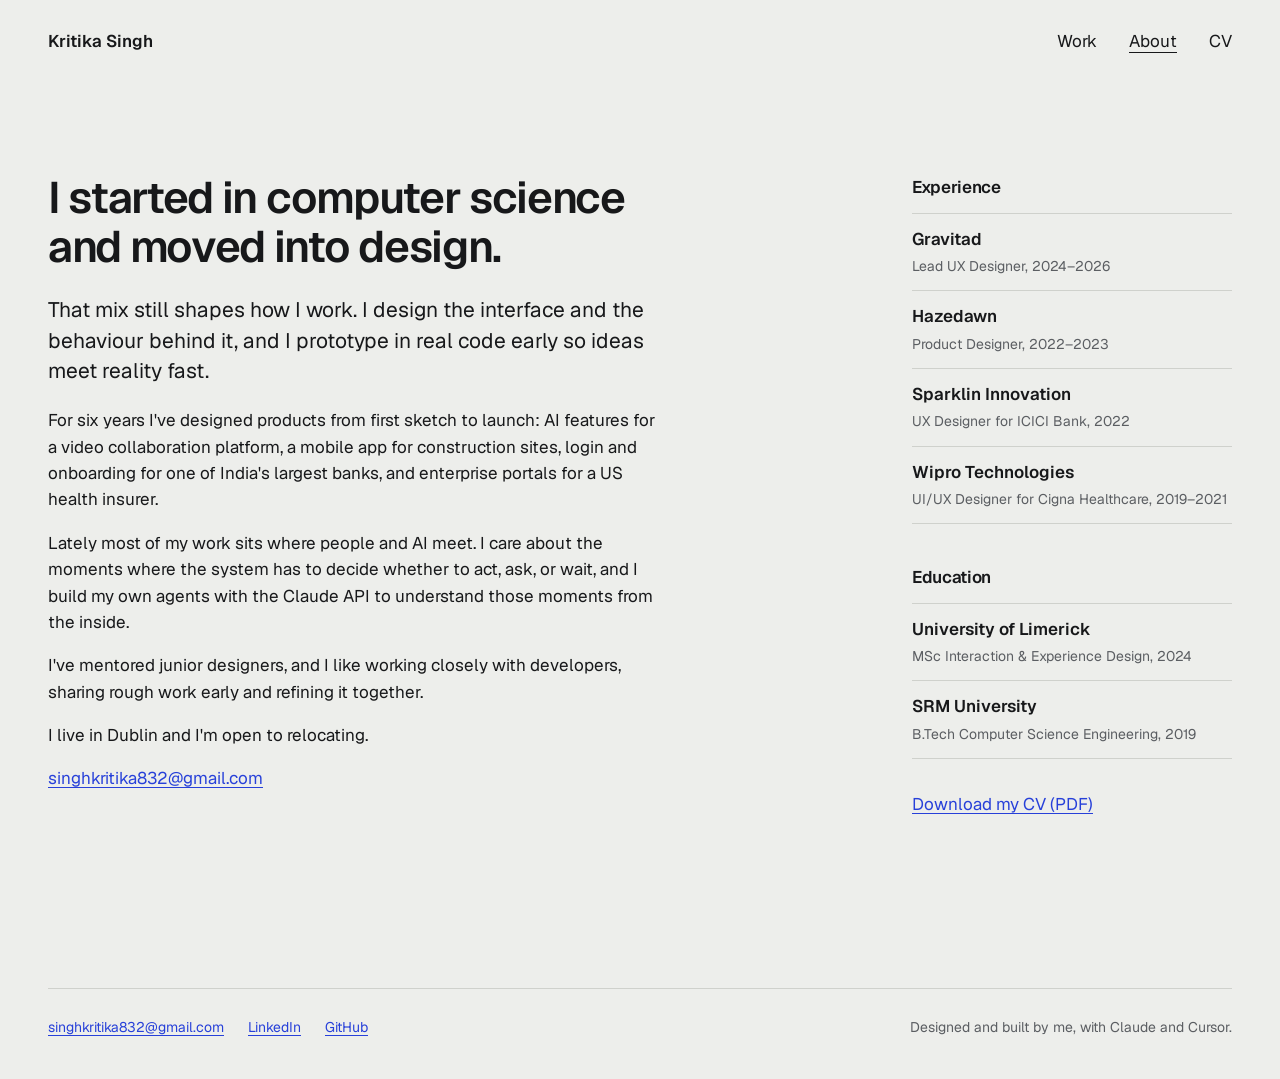
==== site/about.html @ ae80d080 "Portfolio site: homepage, Proofroom case study, About Co-Authored-By: Claude Opus 5.5 <noreply@anthr" ====
<!doctype html>
<html lang="en">
<head>
  <meta charset="utf-8">
  <meta name="viewport" content="width=device-width, initial-scale=1">
  <title>About — Kritika Singh</title>
  <meta name="description" content="Kritika Singh is a product designer in Dublin with a Computer Science background and six years of product design experience.">
  <link rel="icon" href="favicon.svg" type="image/svg+xml">
  <link rel="preload" href="fonts/Geist-Variable.woff2" as="font" type="font/woff2" crossorigin>
  <link rel="stylesheet" href="styles.css">
</head>
<body>
  <div class="wrap">
    <header class="site-head">
      <a class="name" href="/">Kritika Singh</a>
      <nav aria-label="Main">
        <a href="/">Work</a>
        <a href="about.html" aria-current="page">About</a>
        <a href="kritika-singh-cv.pdf">CV</a>
      </nav>
    </header>

    <main class="about">
      <div class="prose">
        <h1>I started in computer science and moved into design.</h1>
        <p class="lede">That mix still shapes how I work. I design the interface and the behaviour behind it, and I prototype in real code early so ideas meet reality fast.</p>
        <p>For six years I've designed products from first sketch to launch: AI features for a video collaboration platform, a mobile app for construction sites, login and onboarding for one of India's largest banks, and enterprise portals for a US health insurer.</p>
        <p>Lately most of my work sits where people and AI meet. I care about the moments where the system has to decide whether to act, ask, or wait, and I build my own agents with the Claude API to understand those moments from the inside.</p>
        <p>I've mentored junior designers, and I like working closely with developers, sharing rough work early and refining it together.</p>
        <p>I live in Dublin and I'm open to relocating.</p>
        <p><a href="mailto:singhkritika832@gmail.com">singhkritika832@gmail.com</a></p>
      </div>

      <div>
        <section class="aside" aria-labelledby="exp">
          <h2 id="exp">Experience</h2>
          <ul class="cv">
            <li><span class="org">Gravitad</span><span class="role">Lead UX Designer, 2024–2026</span></li>
            <li><span class="org">Hazedawn</span><span class="role">Product Designer, 2022–2023</span></li>
            <li><span class="org">Sparklin Innovation</span><span class="role">UX Designer for ICICI Bank, 2022</span></li>
            <li><span class="org">Wipro Technologies</span><span class="role">UI/UX Designer for Cigna Healthcare, 2019–2021</span></li>
          </ul>
        </section>
        <section class="aside" aria-labelledby="edu">
          <h2 id="edu">Education</h2>
          <ul class="cv">
            <li><span class="org">University of Limerick</span><span class="role">MSc Interaction &amp; Experience Design, 2024</span></li>
            <li><span class="org">SRM University</span><span class="role">B.Tech Computer Science Engineering, 2019</span></li>
          </ul>
        </section>
        <p style="margin-top:2rem"><a href="kritika-singh-cv.pdf">Download my CV (PDF)</a></p>
      </div>
    </main>

    <footer class="site-foot">
      <ul>
        <li><a href="mailto:singhkritika832@gmail.com">singhkritika832@gmail.com</a></li>
        <li><a href="https://www.linkedin.com/in/kritikasinghdesigner">LinkedIn</a></li>
        <li><a href="https://github.com/kritikacsingh-ai">GitHub</a></li>
      </ul>
      <p>Designed and built by me, with Claude and Cursor.</p>
    </footer>
  </div>
</body>
</html>
---- site/styles.css ----
/* Kritika Singh — portfolio
   One family (Geist), one accent (cobalt, links and focus only).
   The work carries the colour; the page stays quiet around it. */

@font-face {
  font-family: "Geist";
  src: url("fonts/Geist-Variable.woff2") format("woff2");
  font-weight: 100 900;
  font-style: normal;
  font-display: swap;
}

:root {
  --paper: #EDEEEB;
  --ink: #17181A;
  --muted: #5B5E62;
  --rule: #CFD1CC;
  --plate: #E2E3DF;
  --accent: #2740D9;

  --measure: 38rem;
  --wide: 76rem;
  --gutter: clamp(16px, 4vw, 48px);

  --step--1: 0.875rem;
  --step-0: 1.0625rem;
  --step-1: 1.3125rem;
  --step-2: 1.75rem;
  --step-3: clamp(2rem, 4.2vw, 2.75rem);
  --step-4: clamp(2.5rem, 7vw, 5rem);
}

*, *::before, *::after { box-sizing: border-box; }
html { -webkit-text-size-adjust: 100%; }
body {
  margin: 0;
  background: var(--paper);
  color: var(--ink);
  font-family: "Geist", "Geist Fallback", system-ui, -apple-system, "Segoe UI", sans-serif;
  font-size: var(--step-0);
  line-height: 1.55;
  font-feature-settings: "ss01";
  -webkit-font-smoothing: antialiased;
}
img { display: block; max-width: 100%; height: auto; }
a { color: var(--accent); text-decoration-thickness: 1px; text-underline-offset: 0.18em; }
a:hover { text-decoration-thickness: 2px; }
:focus-visible { outline: 2px solid var(--accent); outline-offset: 3px; border-radius: 2px; }
p { margin: 0 0 1em; }
h1, h2, h3 { margin: 0; font-weight: 600; letter-spacing: -0.02em; }

.wrap { width: min(var(--wide), 100% - 2 * var(--gutter)); margin-inline: auto; }
.prose { max-width: var(--measure); }

/* Header */
.site-head {
  display: flex; justify-content: space-between; align-items: baseline; gap: 1rem;
  padding-block: 28px 0;
}
.site-head .name { color: var(--ink); text-decoration: none; font-weight: 600; }
.site-head nav { display: flex; gap: clamp(14px, 3vw, 32px); }
.site-head nav a { color: var(--ink); text-decoration: none; }
.site-head nav a[aria-current="page"] { text-decoration: underline; text-underline-offset: 0.3em; }
.site-head nav a:hover { color: var(--accent); }

/* Home intro */
.intro { padding-block: clamp(64px, 12vw, 152px) clamp(40px, 6vw, 72px); }
.intro h1 {
  font-size: var(--step-4); line-height: 1.02; letter-spacing: -0.035em; font-weight: 600;
  max-width: 15ch;
}
.intro p { margin-top: 1.75rem; color: var(--muted); font-size: var(--step-1); line-height: 1.45; max-width: 34ch; }

/* Featured project */
.feature { display: block; color: inherit; text-decoration: none; }
.feature .shot { border-radius: 10px; overflow: hidden; background: var(--plate); }
.feature .shot img { transition: transform .6s cubic-bezier(.2,.7,.2,1); }
.feature:hover .shot img { transform: scale(1.012); }
.feature-meta {
  display: grid; grid-template-columns: 1fr auto; gap: .25rem 2rem; align-items: baseline;
  padding-block: 20px 0;
}
.feature-meta h2 { font-size: var(--step-2); }
.feature:hover h2 { color: var(--accent); }
.feature-meta .kind { color: var(--muted); }
.feature-meta p { grid-column: 1 / -1; color: var(--muted); max-width: 52ch; margin: 0; }

/* Project list */
.section { padding-block: clamp(72px, 10vw, 128px) 0; }
.section > h2 { font-size: var(--step-1); margin-bottom: 20px; }
.rows { list-style: none; margin: 0; padding: 0; border-top: 1px solid var(--rule); }
.rows li {
  display: grid; grid-template-columns: minmax(9rem, 14rem) 1fr auto; gap: 1rem 2rem;
  padding-block: 20px; border-bottom: 1px solid var(--rule); align-items: baseline;
}
.rows .title { font-weight: 600; }
.rows .desc { color: var(--muted); }
.rows .when { color: var(--muted); font-variant-numeric: tabular-nums; white-space: nowrap; }
@media (max-width: 640px) {
  .rows li { grid-template-columns: 1fr auto; }
  .rows .desc { grid-column: 1 / -1; grid-row: 2; }
}

/* Case study */
.cs-head { padding-block: clamp(56px, 10vw, 120px) 0; }
.cs-head .project { color: var(--muted); margin-bottom: 1rem; }
.cs-head h1 { font-size: var(--step-3); line-height: 1.1; letter-spacing: -0.03em; max-width: 22ch; }
.facts {
  display: grid; grid-template-columns: repeat(4, minmax(0, 1fr)); gap: 1.25rem 2rem;
  margin: clamp(40px, 6vw, 64px) 0 0; padding: 24px 0 0; border-top: 1px solid var(--rule);
}
.facts div { min-width: 0; }
.facts dt { color: var(--muted); font-size: var(--step--1); }
.facts dd { margin: .2rem 0 0; }
@media (max-width: 760px) { .facts { grid-template-columns: repeat(2, minmax(0, 1fr)); } }

.story {
  display: grid; grid-template-columns: repeat(2, minmax(0, 1fr)); gap: 2rem clamp(32px, 6vw, 96px);
  padding-block: clamp(40px, 6vw, 64px) 0;
}
.story h2 { font-size: var(--step-0); margin-bottom: .5rem; }
.story p { color: var(--ink); }
@media (max-width: 760px) { .story { grid-template-columns: 1fr; } }

.note {
  margin-top: 8px; padding: 16px 20px; border-left: 2px solid var(--ink);
  background: var(--plate); color: var(--ink); max-width: 46rem; font-size: var(--step--1); line-height: 1.5;
}
.note p { margin: 0; }

figure { margin: 0; }
.plate { border-radius: 10px; overflow: hidden; background: var(--plate); }
.fig { padding-block: clamp(48px, 7vw, 88px) 0; }
figcaption { color: var(--muted); font-size: var(--step--1); margin-top: 12px; max-width: 60ch; }

.chapter { padding-block: clamp(80px, 11vw, 144px) 0; }
.chapter > h2 { font-size: var(--step-2); max-width: 24ch; }
.chapter > .prose { margin-top: 1rem; }

/* Behaviour grid: confidence × who it affects */
.behaviour { margin-top: clamp(32px, 5vw, 48px); }
.matrix {
  display: grid; grid-template-columns: auto 1fr 1fr; grid-template-rows: auto 1fr 1fr;
  gap: 8px; max-width: 56rem;
}
.matrix .axis { color: var(--muted); font-size: var(--step--1); }
.matrix .axis-x { align-self: end; padding: 0 4px 4px; }
.matrix .axis-y {
  writing-mode: vertical-rl; transform: rotate(180deg); text-align: center; padding: 4px;
}
.cell {
  background: #fff; border-radius: 8px; padding: 20px 20px 22px; min-height: 9.5rem;
  display: flex; flex-direction: column; gap: .4rem;
}
.cell h3 { font-size: var(--step-0); font-weight: 600; letter-spacing: -0.01em; }
.cell p { margin: 0; color: var(--muted); font-size: var(--step--1); line-height: 1.5; }
.cell .eg { margin-top: auto; padding-top: .6rem; color: var(--ink); font-size: var(--step--1); }
/* The "asks you" cell borrows Proofroom's own uncertain treatment: dashed teal */
.cell.ask { background: #F2F8F6; outline: 1.5px dashed #2F8F7E; outline-offset: -1.5px; }
@media (max-width: 640px) {
  .matrix { grid-template-columns: 1fr; grid-template-rows: none; }
  .matrix .axis-x, .matrix .axis-y, .matrix .corner { display: none; }
  .cell[data-q]::before {
    content: attr(data-q); color: var(--muted); font-size: var(--step--1);
  }
}

.strip { display: grid; grid-template-columns: repeat(3, minmax(0, 1fr)); gap: 12px; }
.strip figure .plate { background: #171614; }
.strip figcaption { margin-top: 10px; }
.strip .step { color: var(--ink); font-weight: 600; margin-right: .35em; }
@media (max-width: 760px) { .strip { grid-template-columns: 1fr; max-width: 26rem; } }

.pair { display: grid; grid-template-columns: repeat(2, minmax(0, 1fr)); gap: clamp(16px, 4vw, 48px); }
.pair .plate { background: #171614; }
.phones {
  display: grid; grid-template-columns: repeat(2, minmax(0, 20rem)); gap: clamp(16px, 4vw, 56px);
  justify-content: center; background: var(--plate); border-radius: 10px;
  padding: clamp(24px, 6vw, 72px) clamp(16px, 4vw, 56px);
}
.phones img { border-radius: 28px; box-shadow: 0 0 0 1px rgba(0,0,0,.08); }
@media (max-width: 760px) { .pair { grid-template-columns: 1fr; } }

.detail { display: grid; gap: 12px; }
.detail .plate { background: #171614; }

/* Next / footer */
.next {
  margin-top: clamp(96px, 12vw, 160px); padding-top: 24px; border-top: 1px solid var(--rule);
  display: flex; justify-content: space-between; gap: 1rem; flex-wrap: wrap;
}
.site-foot {
  margin-top: clamp(96px, 12vw, 160px); padding-block: 28px 40px; border-top: 1px solid var(--rule);
  display: flex; justify-content: space-between; gap: 1rem 2rem; flex-wrap: wrap; color: var(--muted);
  font-size: var(--step--1);
}
.site-foot ul { list-style: none; margin: 0; padding: 0; display: flex; gap: 1.5rem; flex-wrap: wrap; }
.site-foot p { margin: 0; }

/* About */
.about { display: grid; grid-template-columns: minmax(0, 1fr) minmax(0, 20rem); gap: 3rem clamp(32px, 8vw, 120px); padding-block: clamp(56px, 10vw, 120px) 0; }
.about h1 { font-size: var(--step-3); line-height: 1.1; letter-spacing: -0.03em; margin-bottom: 1.5rem; max-width: 20ch; }
.about .lede { font-size: var(--step-1); line-height: 1.45; }
.cv { list-style: none; margin: 0; padding: 0; }
.cv li { padding-block: 12px; border-bottom: 1px solid var(--rule); }
.cv li:first-child { border-top: 1px solid var(--rule); }
.cv .org { font-weight: 600; display: block; }
.cv .role { color: var(--muted); font-size: var(--step--1); }
.aside h2 { font-size: var(--step-0); margin-bottom: .75rem; }
.aside + .aside { margin-top: 2.5rem; }
@media (max-width: 820px) { .about { grid-template-columns: 1fr; } }

@media (prefers-reduced-motion: reduce) {
  * { transition: none !important; }
}
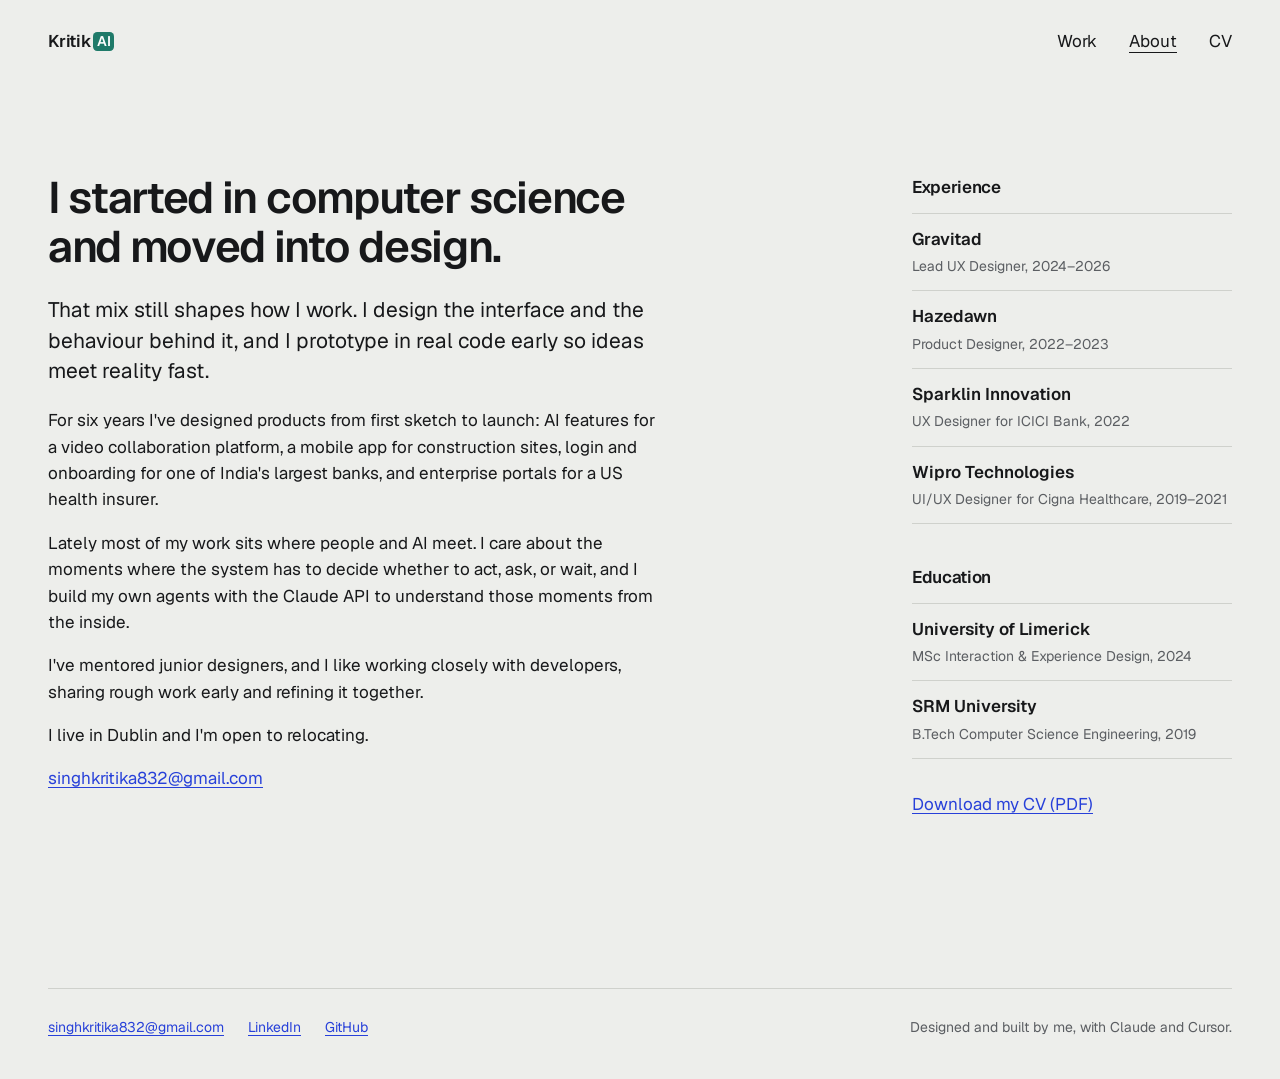
==== commit 1de8afa4: "Wordmark: KritikAI Co-Authored-By: Claude Opus 5.5 <noreply@anthropic.com> Claude-Session: https://c" ====
--- a/site/about.html
+++ b/site/about.html
@@ -12,7 +12,7 @@
 <body>
   <div class="wrap">
     <header class="site-head">
-      <a class="name" href="/">Kritika Singh</a>
+      <a class="name" href="/" aria-label="Kritika Singh, home">Kritik<span class="name-ai">AI</span></a>
       <nav aria-label="Main">
         <a href="/">Work</a>
         <a href="about.html" aria-current="page">About</a>
--- a/site/styles.css
+++ b/site/styles.css
@@ -72,18 +72,31 @@
 .intro p { margin-top: 1.75rem; color: var(--muted); font-size: var(--step-1); line-height: 1.45; max-width: 34ch; }
 
 /* Featured project */
-.feature { display: block; color: inherit; text-decoration: none; }
+.feature { display: flex; flex-direction: column; color: inherit; text-decoration: none; }
 .feature .shot { border-radius: 10px; overflow: hidden; background: var(--plate); }
 .feature .shot img { transition: transform .6s cubic-bezier(.2,.7,.2,1); }
 .feature:hover .shot img { transform: scale(1.012); }
+.feature-next { margin-top: clamp(64px, 9vw, 112px); }
+@media (max-width: 760px) {
+  .feature .shot.phones.three { grid-template-columns: repeat(3, minmax(0, 1fr)); gap: 10px; padding: 20px 14px; }
+  .feature .shot.phones img { border-radius: 12px; }
+}
+.feature .shot.phones img { transition: transform .6s cubic-bezier(.2,.7,.2,1); }
+/* Name and summary sit above the picture */
 .feature-meta {
-  display: grid; grid-template-columns: 1fr auto; gap: .25rem 2rem; align-items: baseline;
-  padding-block: 20px 0;
+  order: -1;
+  display: grid; grid-template-columns: 1fr auto; gap: .5rem 2rem; align-items: center;
+  padding-block: 0 20px;
 }
 .feature-meta h2 { font-size: var(--step-2); }
 .feature:hover h2 { color: var(--accent); }
-.feature-meta .kind { color: var(--muted); }
-.feature-meta p { grid-column: 1 / -1; color: var(--muted); max-width: 52ch; margin: 0; }
+.feature-meta .tags { justify-self: end; display: flex; gap: 6px; flex-wrap: wrap; justify-content: flex-end; }
+.feature-meta .kind {
+  white-space: nowrap;
+  padding: 5px 14px; border: 1px solid var(--ink); border-radius: 999px;
+  font-size: var(--step--1); line-height: 1.2; color: var(--ink);
+}
+.feature-meta p { grid-column: 1 / -1; color: var(--muted); margin: 0; }
 
 /* Project list */
 .section { padding-block: clamp(72px, 10vw, 128px) 0; }
@@ -165,10 +178,59 @@
   }
 }
 
+/* Hazedawn: site conditions and the design answer to each */
+.conditions {
+  display: grid; grid-template-columns: repeat(3, minmax(0, 1fr)); gap: 8px;
+  margin-top: clamp(32px, 5vw, 48px);
+}
+.conditions .cell { min-height: 0; }
+.conditions .cost { color: var(--muted); font-size: var(--step--1); line-height: 1.5; margin: 0; }
+.conditions .answer {
+  margin-top: auto; padding-top: 14px; border-top: 1px solid var(--rule);
+  font-size: var(--step--1); line-height: 1.5; color: var(--ink);
+}
+@media (max-width: 760px) { .conditions { grid-template-columns: 1fr; } }
+
+.reframe {
+  margin-top: clamp(40px, 6vw, 64px); max-width: 46rem;
+  font-size: var(--step-1); line-height: 1.45; letter-spacing: -0.01em;
+}
+.reframe s { color: var(--muted); text-decoration-thickness: 1px; }
+
+.stats {
+  display: grid; grid-template-columns: repeat(4, minmax(0, 1fr)); gap: 1.5rem 2rem;
+  margin: clamp(32px, 5vw, 48px) 0 0; padding-top: 24px; border-top: 1px solid var(--rule);
+}
+.stats div { min-width: 0; }
+.stats dt { font-size: var(--step-2); font-weight: 600; letter-spacing: -0.02em; line-height: 1.1; }
+.stats dd { margin: .4rem 0 0; color: var(--muted); font-size: var(--step--1); line-height: 1.45; }
+@media (max-width: 760px) { .stats { grid-template-columns: repeat(2, minmax(0, 1fr)); } }
+
+.phones.three { grid-template-columns: repeat(3, minmax(0, 17rem)); }
+.phones figure figcaption { text-align: left; }
+@media (max-width: 760px) { .phones.three { grid-template-columns: minmax(0, 18rem); } }
+
+/* ICICI: login paths before and after */
+.paths { display: grid; grid-template-columns: repeat(2, minmax(0, 1fr)); gap: 8px; margin-top: clamp(32px, 5vw, 48px); }
+.paths .cell { min-height: 0; gap: .75rem; }
+.paths .label { color: var(--muted); font-size: var(--step--1); }
+.route { list-style: none; margin: 0; padding: 0; display: grid; gap: 6px; }
+.route li {
+  display: flex; align-items: baseline; gap: .6rem; padding: 10px 12px; border-radius: 6px;
+  background: var(--paper); font-size: var(--step--1); line-height: 1.4;
+}
+.route li::before { content: "↓"; color: var(--muted); flex: none; }
+.route li:first-child::before { content: "→"; }
+.route li.dead { background: #F6E9E6; color: #8A2A1B; }
+.route li.dead::before { content: "✕"; color: #8A2A1B; }
+.route li.ok { background: #E7F1EC; color: #1F5B43; }
+.route li.ok::before { content: "✓"; color: #1F5B43; }
+@media (max-width: 760px) { .paths { grid-template-columns: 1fr; } }
+
 .strip { display: grid; grid-template-columns: repeat(3, minmax(0, 1fr)); gap: 12px; }
 .strip figure .plate { background: #171614; }
 .strip figcaption { margin-top: 10px; }
-.strip .step { color: var(--ink); font-weight: 600; margin-right: .35em; }
+.step { color: var(--ink); font-weight: 600; margin-right: .35em; }
 @media (max-width: 760px) { .strip { grid-template-columns: 1fr; max-width: 26rem; } }
 
 .pair { display: grid; grid-template-columns: repeat(2, minmax(0, 1fr)); gap: clamp(16px, 4vw, 48px); }
@@ -213,3 +275,94 @@
 @media (prefers-reduced-motion: reduce) {
   * { transition: none !important; }
 }
+
+/* Small archival screenshots: show near their real size so they stay sharp */
+.fig.before .plate { max-width: 680px; background: #fff; }
+
+@media (max-width: 640px) {
+  .feature-meta { grid-template-columns: 1fr; }
+  .feature-meta .tags { justify-self: start; justify-content: flex-start; }
+}
+
+/* ---------- Homepage: one colour world per project ---------- */
+html, body { overflow-x: clip; }
+.slab {
+  --slab-bg: var(--paper); --slab-ink: var(--ink); --slab-muted: var(--muted); --slab-line: var(--ink);
+  width: 100vw; margin-left: calc(50% - 50vw); margin-top: 0;
+  padding: clamp(56px, 8vw, 112px) max(var(--gutter), calc((100vw - var(--wide)) / 2)) clamp(56px, 8vw, 104px);
+  background: var(--slab-bg); color: var(--slab-ink);
+}
+.slab + .slab { margin-top: 0; }
+.slab .feature-meta { padding-bottom: clamp(24px, 3vw, 36px); }
+.slab .feature-meta h2 { font-size: var(--step-3); letter-spacing: -0.03em; line-height: 1.05; }
+.slab .feature-meta p { color: var(--slab-muted); font-size: var(--step-1); line-height: 1.45; }
+.slab .feature-meta .kind { border-color: var(--slab-line); color: var(--slab-ink); }
+.slab:hover h2 { color: var(--slab-ink); text-decoration: underline; text-decoration-thickness: 2px; text-underline-offset: .12em; }
+.slab .shot { background: transparent; border-radius: 0; overflow: visible; }
+.slab .shot img { transition: transform .6s cubic-bezier(.2,.7,.2,1); }
+.slab:hover .shot img { transform: translateY(-6px); }
+.slab:focus-visible { outline-offset: -6px; }
+
+.slab-proofroom { --slab-bg: #141312; --slab-ink: #F1EFEA; --slab-muted: #B9B4AA; --slab-line: #5BD6BE; }
+.slab-proofroom .shot img { border-radius: 10px; box-shadow: 0 0 0 1px rgba(255,255,255,.08), 0 30px 80px rgba(0,0,0,.5); }
+
+.slab-hazedawn { --slab-bg: #FF6A13; --slab-ink: #17181A; --slab-muted: #2B1A0F; --slab-line: #17181A; }
+.slab-hazedawn .shot.phones { padding: 0; }
+.slab-hazedawn .shot.phones img { border-radius: 28px; box-shadow: 0 0 0 3px #17181A, 0 24px 60px rgba(60,20,0,.28); }
+
+.slab-icici { --slab-bg: #FBEADA; --slab-ink: #3A1E0B; --slab-muted: #6E4A31; --slab-line: #3A1E0B; }
+
+.slab + .section { margin-top: 0; }
+
+@media (max-width: 760px) {
+  .slab-hazedawn .shot.phones img { border-radius: 14px; box-shadow: 0 0 0 2px #17181A; }
+}
+@media (prefers-reduced-motion: reduce) { .slab:hover .shot img { transform: none; } }
+
+@media (max-width: 760px) { .slab .feature-meta p { font-size: var(--step-0); } }
+
+/* Hero index: one swatch per project, matching the slabs below */
+.index { list-style: none; margin: clamp(32px, 5vw, 48px) 0 0; padding: 0; display: flex; flex-wrap: wrap; gap: 10px; }
+.index a {
+  display: inline-flex; align-items: center; gap: .55rem; padding: 8px 16px 8px 10px;
+  border: 1px solid var(--ink); border-radius: 999px; color: var(--ink); text-decoration: none;
+  font-size: var(--step--1);
+}
+.index a:hover { background: var(--ink); color: var(--paper); }
+.index i { width: 14px; height: 14px; border-radius: 50%; flex: none; box-shadow: inset 0 0 0 1px rgba(0,0,0,.15); }
+
+/* ---------- Hero headline ---------- */
+.intro h1.hero-line { max-width: 17ch; font-size: clamp(2.75rem, 8.4vw, 7rem); line-height: 1.04; letter-spacing: -0.045em; }
+.intro-centered h1.hero-line + p { margin-top: clamp(24px, 4vw, 40px); }
+
+/* Centered hero with portrait */
+.intro-centered { display: flex; flex-direction: column; align-items: center; text-align: center; padding-top: clamp(48px, 8vw, 96px); }
+.intro-centered .portrait {
+  width: clamp(120px, 16vw, 184px); height: auto; aspect-ratio: 1; border-radius: 50%; object-fit: cover;
+  margin-bottom: clamp(24px, 4vw, 40px); box-shadow: 0 0 0 6px var(--paper), 0 0 0 7px var(--rule);
+}
+.intro-centered h1.hero-line { max-width: 15ch; margin-inline: auto; }
+.intro-centered p { margin-inline: auto; }
+.intro-centered .index { justify-content: center; }
+.intro-centered h1.hero-line { line-height: 1.14; }
+
+/* Cursor: a small circle of my photo (mouse and trackpad only) */
+@media (hover: hover) and (pointer: fine) {
+  html, body {
+    cursor: url("img/cursor-40.png") 20 20, auto;
+    cursor: -webkit-image-set(url("img/cursor-40.png") 1x, url("img/cursor-80.png") 2x) 20 20, auto;
+    cursor: image-set(url("img/cursor-40.png") 1x, url("img/cursor-80.png") 2x) 20 20, auto;
+  }
+  a, button, [role="button"] {
+    cursor: url("img/cursor-link-40.png") 20 20, pointer;
+    cursor: -webkit-image-set(url("img/cursor-link-40.png") 1x, url("img/cursor-link-80.png") 2x) 20 20, pointer;
+    cursor: image-set(url("img/cursor-link-40.png") 1x, url("img/cursor-link-80.png") 2x) 20 20, pointer;
+  }
+}
+
+/* Wordmark: Kritika, with the final "a" turned into AI */
+.site-head .name { letter-spacing: -0.01em; }
+.site-head .name .name-ai {
+  display: inline-block; margin-left: 1px; padding: 0 .28em; border-radius: .3em;
+  background: #1F7A69; color: #fff; font-size: .82em; line-height: 1.35; vertical-align: .08em;
+}
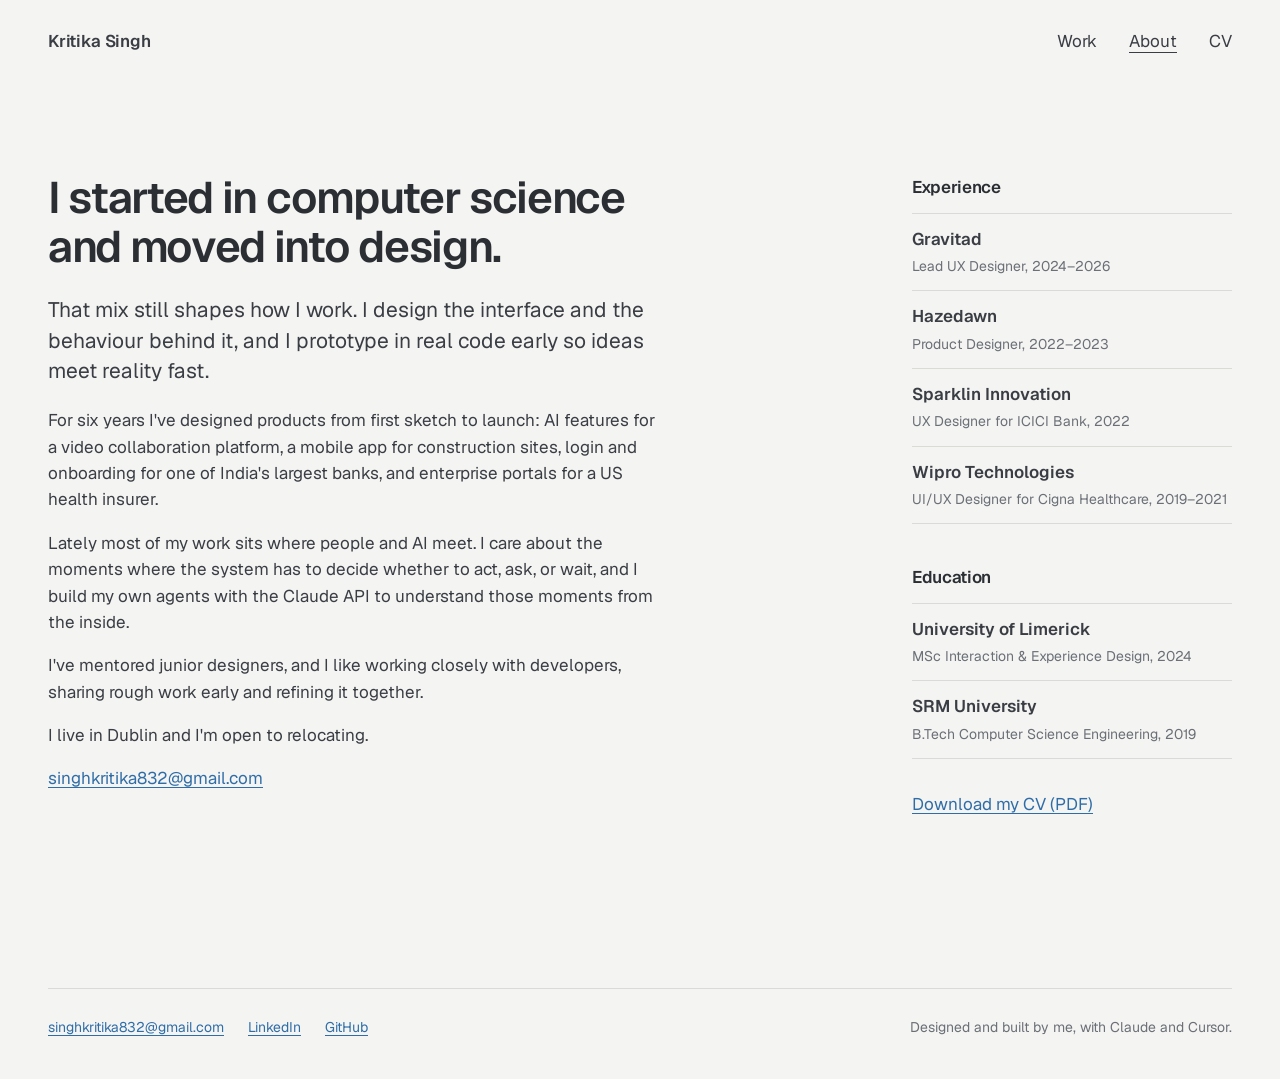
==== commit c209b328: "Full name top left; drop currently/previously; KritikAI moves to the agents section Co-Authored-By: " ====
--- a/site/about.html
+++ b/site/about.html
@@ -12,7 +12,7 @@
 <body>
   <div class="wrap">
     <header class="site-head">
-      <a class="name" href="/" aria-label="Kritika Singh, home">Kritik<span class="name-ai">AI</span></a>
+      <a class="name" href="/">Kritika Singh</a>
       <nav aria-label="Main">
         <a href="/">Work</a>
         <a href="about.html" aria-current="page">About</a>
--- a/site/styles.css
+++ b/site/styles.css
@@ -11,12 +11,15 @@
 }
 
 :root {
-  --paper: #EDEEEB;
-  --ink: #17181A;
-  --muted: #5B5E62;
-  --rule: #CFD1CC;
-  --plate: #E2E3DF;
-  --accent: #2740D9;
+  --paper: #F4F4F2;
+  --ink: #3A3E44;        /* soft charcoal instead of black */
+  --ink-strong: #2B2F34; /* headings */
+  --muted: #6B7077;
+  --rule: #DADBD6;
+  --plate: #E9EAE6;
+  --baby: #B9DCF6;       /* baby blue: fills, pills, highlights */
+  --baby-soft: #E4F1FB;
+  --accent: #2F6DA8;     /* deeper blue for link text, readable on paper */
 
   --measure: 38rem;
   --wide: 76rem;
@@ -47,7 +50,7 @@
 a:hover { text-decoration-thickness: 2px; }
 :focus-visible { outline: 2px solid var(--accent); outline-offset: 3px; border-radius: 2px; }
 p { margin: 0 0 1em; }
-h1, h2, h3 { margin: 0; font-weight: 600; letter-spacing: -0.02em; }
+h1, h2, h3 { margin: 0; font-weight: 600; letter-spacing: -0.02em; color: var(--ink-strong); }
 
 .wrap { width: min(var(--wide), 100% - 2 * var(--gutter)); margin-inline: auto; }
 .prose { max-width: var(--measure); }
@@ -331,9 +334,15 @@
 .index a:hover { background: var(--ink); color: var(--paper); }
 .index i { width: 14px; height: 14px; border-radius: 50%; flex: none; box-shadow: inset 0 0 0 1px rgba(0,0,0,.15); }
 
-/* ---------- Hero headline ---------- */
-.intro h1.hero-line { max-width: 17ch; font-size: clamp(2.75rem, 8.4vw, 7rem); line-height: 1.04; letter-spacing: -0.045em; }
-.intro-centered h1.hero-line + p { margin-top: clamp(24px, 4vw, 40px); }
+/* ---------- Hero: a calm sentence plus currently / previously ---------- */
+.intro h1.hero-line {
+  max-width: 24ch; font-size: clamp(1.9rem, 4.2vw, 3.1rem); line-height: 1.18; letter-spacing: -0.025em;
+  font-weight: 500; color: var(--ink-strong);
+}
+.intro h1.hero-line .hl { background: linear-gradient(transparent 58%, var(--baby) 58%, var(--baby) 92%, transparent 92%); padding: 0 .06em; }
+.now-then { display: grid; grid-template-columns: auto 1fr; gap: .35rem 1.25rem; margin: clamp(24px, 4vw, 36px) auto 0; text-align: left; font-size: var(--step-0); max-width: 34rem; }
+.now-then dt { color: var(--muted); }
+.now-then dd { margin: 0; color: var(--ink); }
 
 /* Centered hero with portrait */
 .intro-centered { display: flex; flex-direction: column; align-items: center; text-align: center; padding-top: clamp(48px, 8vw, 96px); }
@@ -341,10 +350,10 @@
   width: clamp(120px, 16vw, 184px); height: auto; aspect-ratio: 1; border-radius: 50%; object-fit: cover;
   margin-bottom: clamp(24px, 4vw, 40px); box-shadow: 0 0 0 6px var(--paper), 0 0 0 7px var(--rule);
 }
-.intro-centered h1.hero-line { max-width: 15ch; margin-inline: auto; }
+.intro-centered h1.hero-line { margin-inline: auto; }
 .intro-centered p { margin-inline: auto; }
 .intro-centered .index { justify-content: center; }
-.intro-centered h1.hero-line { line-height: 1.14; }
+
 
 /* Cursor: a small circle of my photo (mouse and trackpad only) */
 @media (hover: hover) and (pointer: fine) {
@@ -362,7 +371,15 @@
 
 /* Wordmark: Kritika, with the final "a" turned into AI */
 .site-head .name { letter-spacing: -0.01em; }
-.site-head .name .name-ai {
+.name-ai {
   display: inline-block; margin-left: 1px; padding: 0 .28em; border-radius: .3em;
-  background: #1F7A69; color: #fff; font-size: .82em; line-height: 1.35; vertical-align: .08em;
-}
+  background: var(--baby); color: #1E3F5E; font-size: .82em; line-height: 1.35; vertical-align: .08em;
+}
+.slab .feature-meta h2 { color: var(--slab-ink); }
+.index a:hover { background: var(--baby); border-color: var(--baby); color: #1E3F5E; }
+.intro h1.hero-line { text-wrap: balance; max-width: 26ch; }
+.now-then { max-width: 42rem; }
+
+.built-head { font-size: var(--step-2); }
+.built-sub { color: var(--muted); margin: .4rem 0 20px; }
+.intro h1.hero-line + .index { margin-top: clamp(28px, 4vw, 40px); }
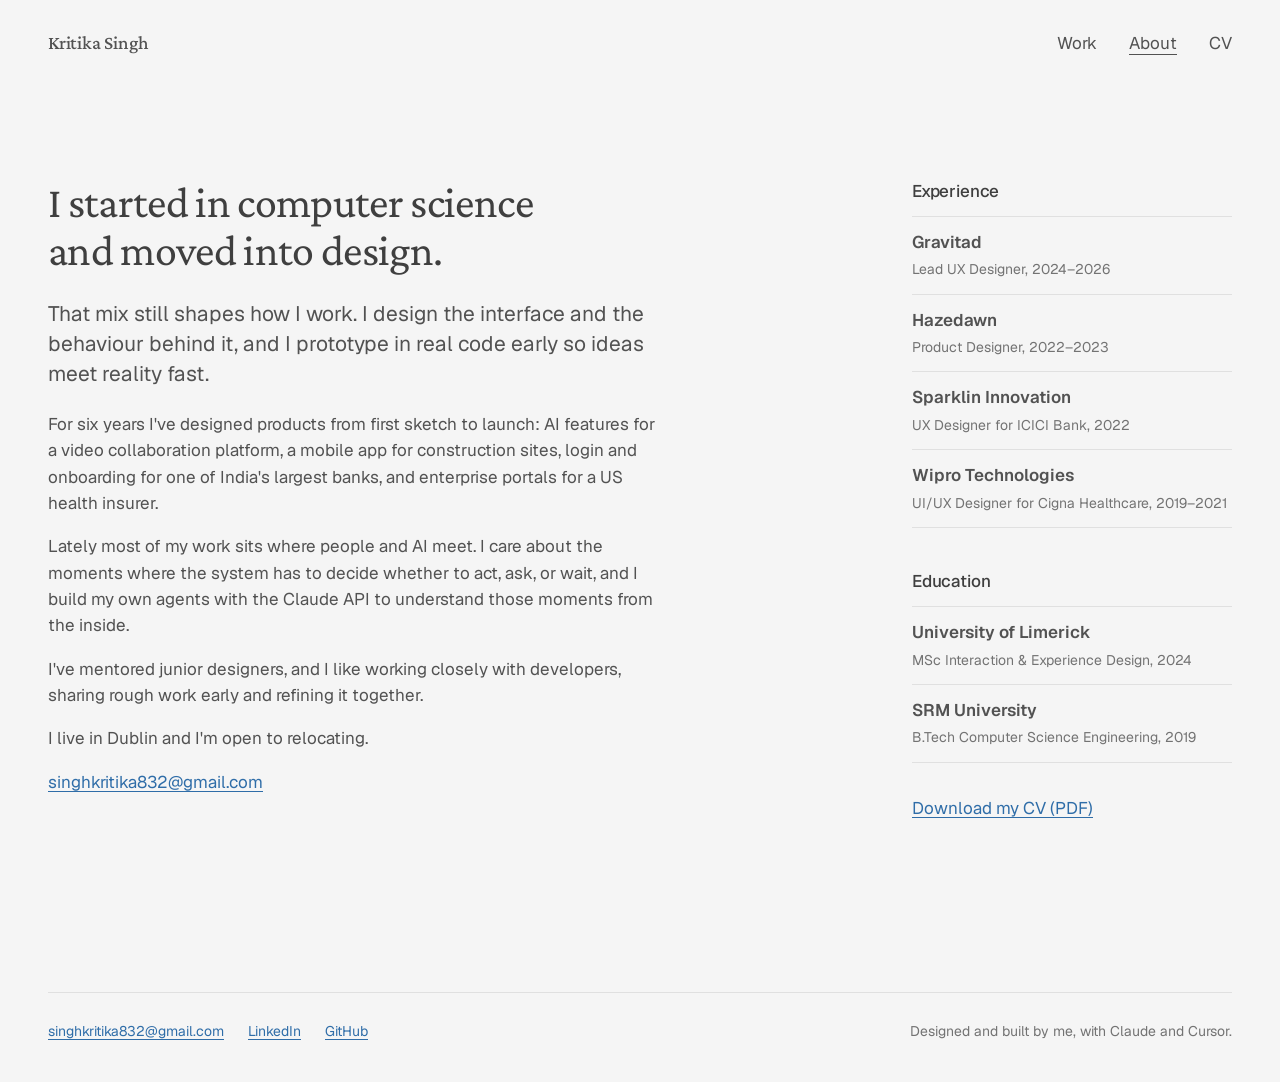
==== commit d76b4c49: "Rachel-inspired type and colour: #F5F5F5 background, grey text, Crimson Pro headings; remove KritikA" ====
--- a/site/about.html
+++ b/site/about.html
@@ -7,6 +7,7 @@
   <meta name="description" content="Kritika Singh is a product designer in Dublin with a Computer Science background and six years of product design experience.">
   <link rel="icon" href="favicon.svg" type="image/svg+xml">
   <link rel="preload" href="fonts/Geist-Variable.woff2" as="font" type="font/woff2" crossorigin>
+  <link rel="preload" href="fonts/CrimsonPro-Variable.woff2" as="font" type="font/woff2" crossorigin>
   <link rel="stylesheet" href="styles.css">
 </head>
 <body>
--- a/site/styles.css
+++ b/site/styles.css
@@ -2,6 +2,11 @@
    One family (Geist), one accent (cobalt, links and focus only).
    The work carries the colour; the page stays quiet around it. */
 
+@font-face {
+  font-family: "Crimson Pro";
+  src: url("fonts/CrimsonPro-Variable.woff2") format("woff2");
+  font-weight: 200 900; font-style: normal; font-display: swap;
+}
 @font-face {
   font-family: "Geist";
   src: url("fonts/Geist-Variable.woff2") format("woff2");
@@ -11,12 +16,13 @@
 }
 
 :root {
-  --paper: #F4F4F2;
-  --ink: #3A3E44;        /* soft charcoal instead of black */
-  --ink-strong: #2B2F34; /* headings */
-  --muted: #6B7077;
-  --rule: #DADBD6;
-  --plate: #E9EAE6;
+  --paper: #F5F5F5;      /* Rachel's background */
+  --ink: #525252;        /* body text: mid grey */
+  --ink-strong: #3F3F3F; /* headings: soft charcoal, never black */
+  --muted: #737373;      /* secondary text, still AA on #F5F5F5 */
+  --rule: #E0E0E0;
+  --plate: #EBEBEB;
+  --serif: "Crimson Pro", "Iowan Old Style", Georgia, serif;
   --baby: #B9DCF6;       /* baby blue: fills, pills, highlights */
   --baby-soft: #E4F1FB;
   --accent: #2F6DA8;     /* deeper blue for link text, readable on paper */
@@ -383,3 +389,11 @@
 .built-head { font-size: var(--step-2); }
 .built-sub { color: var(--muted); margin: .4rem 0 20px; }
 .intro h1.hero-line + .index { margin-top: clamp(28px, 4vw, 40px); }
+
+/* Typography: serif display (Crimson Pro), Geist for everything else */
+h1, h2, h3, .site-head .name { font-family: var(--serif); font-weight: 500; letter-spacing: -0.01em; }
+.intro h1.hero-line { font-family: var(--serif); font-weight: 400; letter-spacing: -0.015em; font-size: clamp(2.2rem, 5vw, 3.6rem); line-height: 1.12; }
+.cs-head h1, .about h1 { font-weight: 400; letter-spacing: -0.015em; }
+.slab .feature-meta h2 { font-weight: 400; letter-spacing: -0.015em; }
+.site-head .name { font-size: 1.2rem; }
+.rows .title, .cell h3, .story h2, .aside h2, .facts dt { font-family: "Geist", system-ui, sans-serif; }
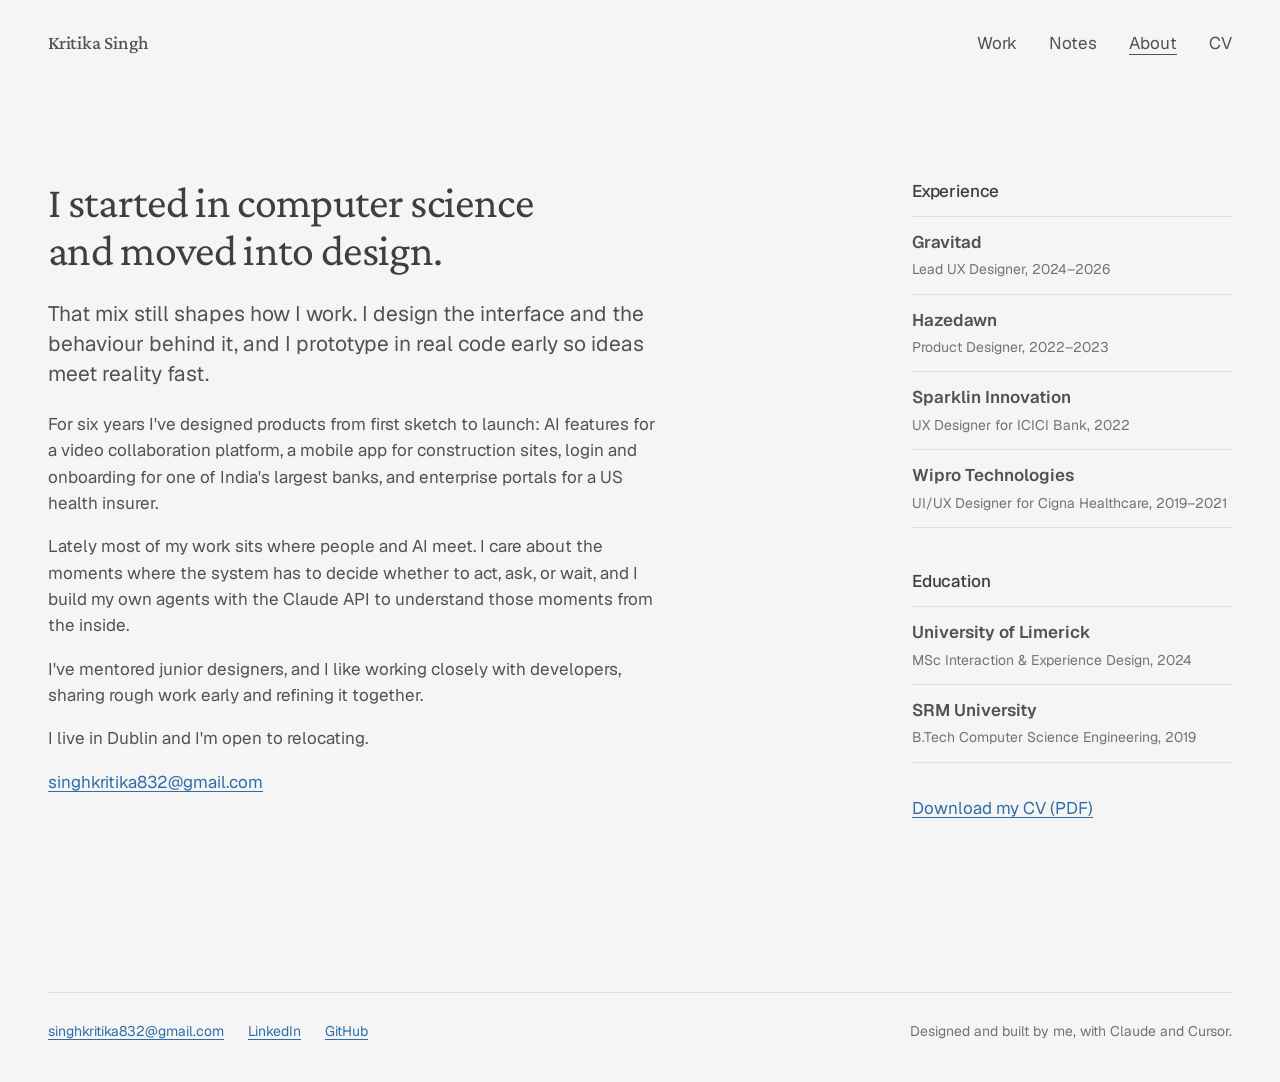
==== commit 48a63a82: "Notes: a sticky-note wall; visitors post via Netlify Forms, notes appear once approved Co-Authored-B" ====
--- a/site/about.html
+++ b/site/about.html
@@ -16,6 +16,7 @@
       <a class="name" href="/">Kritika Singh</a>
       <nav aria-label="Main">
         <a href="/">Work</a>
+        <a href="notes.html">Notes</a>
         <a href="about.html" aria-current="page">About</a>
         <a href="kritika-singh-cv.pdf">CV</a>
       </nav>
--- a/site/styles.css
+++ b/site/styles.css
@@ -397,3 +397,119 @@
 .slab .feature-meta h2 { font-weight: 400; letter-spacing: -0.015em; }
 .site-head .name { font-size: 1.2rem; }
 .rows .title, .cell h3, .story h2, .aside h2, .facts dt { font-family: "Geist", system-ui, sans-serif; }
+
+/* Hero: photo on the left, sentence beside it, left aligned */
+.intro-side {
+  display: grid; grid-template-columns: auto minmax(0, 1fr); gap: clamp(20px, 3.5vw, 48px);
+  align-items: center; text-align: left; padding-top: clamp(56px, 9vw, 120px);
+}
+.intro-side .portrait {
+  width: clamp(112px, 13vw, 168px); height: auto; aspect-ratio: 1; border-radius: 50%; object-fit: cover;
+  box-shadow: 0 0 0 6px var(--paper), 0 0 0 7px var(--rule);
+}
+.intro-side h1.hero-line { margin: 0; max-width: 22ch; }
+.intro-side .index { justify-content: flex-start; margin-top: clamp(20px, 3vw, 32px); }
+@media (max-width: 640px) {
+  .intro-side { grid-template-columns: 1fr; gap: 20px; }
+  .intro-side .portrait { width: 96px; }
+}
+/* align: photo top = headline top, photo left edge (ring included) = page margin */
+.intro-side { align-items: start; }
+.intro-side .portrait { margin: 7px 0 0 7px; width: clamp(104px, 11vw, 150px); }
+.intro-side h1.hero-line { max-width: 20ch; }
+/* hero text fills the width beside the photo */
+.intro-side h1.hero-line { max-width: none; font-size: clamp(2.2rem, 5.6vw, 4.9rem); line-height: 1.08; text-wrap: balance; }
+
+/* ---------- Softer project containers: rounded, inset, gentle gradients ---------- */
+.slab {
+  width: auto; margin: clamp(16px, 2.5vw, 28px) 0 0; border-radius: clamp(20px, 2.4vw, 32px);
+  padding: clamp(36px, 6vw, 88px) clamp(20px, 5vw, 80px) clamp(40px, 6vw, 80px);
+}
+.slab:first-of-type { margin-top: 0; }
+.slab .feature-meta .kind { background: rgba(255,255,255,.55); border-color: rgba(63,63,63,.22); color: var(--ink-strong); }
+
+.slab-proofroom {
+  --slab-ink: #2F3A38; --slab-muted: #5C6B68; --slab-line: #2F3A38;
+  background:
+    radial-gradient(120% 90% at 0% 0%, #D6EEE7 0%, rgba(214,238,231,0) 60%),
+    radial-gradient(90% 80% at 100% 100%, #DCE6F3 0%, rgba(220,230,243,0) 60%),
+    #EEF3F1;
+}
+.slab-proofroom .shot img { box-shadow: 0 1px 0 rgba(255,255,255,.6) inset, 0 24px 60px rgba(40,70,64,.18); }
+
+.slab-hazedawn {
+  --slab-ink: #4A3426; --slab-muted: #7A5E4C; --slab-line: #4A3426;
+  background:
+    radial-gradient(110% 90% at 100% 0%, #FFD9BF 0%, rgba(255,217,191,0) 60%),
+    radial-gradient(90% 80% at 0% 100%, #FFE9D6 0%, rgba(255,233,214,0) 60%),
+    #FFF4EC;
+}
+.slab-hazedawn .shot.phones img { border-radius: 28px; box-shadow: 0 0 0 1px rgba(74,52,38,.12), 0 20px 50px rgba(120,60,20,.14); }
+
+.slab-icici {
+  --slab-ink: #3F3A4A; --slab-muted: #6C6578; --slab-line: #3F3A4A;
+  background:
+    radial-gradient(110% 90% at 0% 0%, #FBE6D4 0%, rgba(251,230,212,0) 60%),
+    radial-gradient(90% 80% at 100% 100%, #DCEBFA 0%, rgba(220,235,250,0) 60%),
+    #F7F3F1;
+}
+@media (max-width: 760px) {
+  .slab-hazedawn .shot.phones img { border-radius: 14px; box-shadow: 0 0 0 1px rgba(74,52,38,.14); }
+}
+.slab + .slab { margin-top: clamp(16px, 2.5vw, 28px); }
+
+/* ---------- Notes: a wall of sticky notes ---------- */
+.sr { position: absolute; width: 1px; height: 1px; overflow: hidden; clip: rect(0 0 0 0); white-space: nowrap; }
+.hp { display: none; }
+.notes-head { padding-block: clamp(56px, 9vw, 112px) clamp(28px, 4vw, 44px); max-width: 40rem; }
+.notes-head h1 { font-family: var(--serif); font-weight: 400; font-size: clamp(2.4rem, 5.6vw, 4.2rem); line-height: 1.05; letter-spacing: -0.015em; }
+.notes-head p { color: var(--muted); font-size: var(--step-1); line-height: 1.45; margin-top: 1rem; }
+
+.wall { display: grid; grid-template-columns: repeat(auto-fill, minmax(230px, 1fr)); gap: clamp(18px, 2.4vw, 28px); align-items: start; }
+.sticky {
+  --c: #DCEBFA; margin: 0; padding: 22px 22px 18px; min-height: 220px; border-radius: 4px 4px 14px 4px;
+  background: var(--c); color: var(--ink-strong); position: relative;
+  box-shadow: 0 1px 1px rgba(0,0,0,.04), 0 10px 24px -12px rgba(60,60,60,.35);
+  transform: rotate(var(--tilt, -1.2deg)); transition: transform .25s ease, box-shadow .25s ease;
+  display: flex; flex-direction: column; gap: 12px;
+}
+.sticky::before { /* a strip of tape */
+  content: ""; position: absolute; top: -10px; left: 50%; width: 72px; height: 22px; transform: translateX(-50%) rotate(-3deg);
+  background: rgba(255,255,255,.55); border: 1px solid rgba(0,0,0,.05); border-radius: 2px;
+}
+.sticky:nth-child(3n)   { --tilt: 1.4deg; }
+.sticky:nth-child(3n+1) { --tilt: -0.8deg; }
+.sticky:nth-child(4n)   { --tilt: 2deg; }
+figure.sticky:hover { transform: rotate(0) translateY(-3px); box-shadow: 0 14px 30px -12px rgba(60,60,60,.45); }
+.sticky[data-colour="blue"]  { --c: #DCEBFA; }
+.sticky[data-colour="peach"] { --c: #FFE3D1; }
+.sticky[data-colour="mint"]  { --c: #DDF1EA; }
+.sticky[data-colour="cream"] { --c: #FBF1DC; }
+.sticky blockquote { margin: 0; font-family: var(--serif); font-size: 1.35rem; line-height: 1.3; flex: 1; }
+.sticky figcaption { color: var(--muted); font-size: var(--step--1); }
+
+.composer { --tilt: 0deg; outline: 1.5px dashed rgba(63,63,63,.35); outline-offset: -8px; }
+.composer textarea, .composer input:not([type="radio"]) {
+  font: inherit; color: var(--ink-strong); background: transparent; border: 0; resize: none; width: 100%;
+}
+.composer textarea { font-family: var(--serif); font-size: 1.35rem; line-height: 1.3; min-height: 6.5em; }
+.composer textarea:focus, .composer input:focus { outline: none; }
+.composer:focus-within { outline-color: var(--accent); }
+.composer ::placeholder { color: rgba(63,63,63,.5); }
+.composer-row { display: flex; align-items: center; gap: 8px; border-top: 1px solid rgba(63,63,63,.15); padding-top: 10px; }
+.composer-row input { font-size: var(--step--1); }
+.count { color: var(--muted); font-size: 12px; font-variant-numeric: tabular-nums; }
+.colours { border: 0; margin: 0; padding: 0; display: flex; gap: 8px; }
+.colours input { position: absolute; opacity: 0; }
+.colours .sw { display: block; width: 22px; height: 22px; border-radius: 50%; border: 1.5px solid rgba(63,63,63,.25); cursor: inherit; }
+.colours input:checked + .sw { border-color: var(--ink-strong); box-shadow: 0 0 0 2px var(--c); }
+.colours input:focus-visible + .sw { outline: 2px solid var(--accent); outline-offset: 2px; }
+.sw-blue { background: #DCEBFA; } .sw-peach { background: #FFE3D1; } .sw-mint { background: #DDF1EA; } .sw-cream { background: #FBF1DC; }
+.composer button {
+  align-self: flex-start; font: inherit; font-size: var(--step--1); padding: 9px 18px; border-radius: 999px;
+  border: 0; background: var(--ink-strong); color: #fff;
+}
+.composer button:disabled { opacity: .5; }
+.note-status { margin: 0; font-size: var(--step--1); color: var(--ink); }
+.note-status:empty { display: none; }
+@media (prefers-reduced-motion: reduce) { .sticky { transition: none; } }
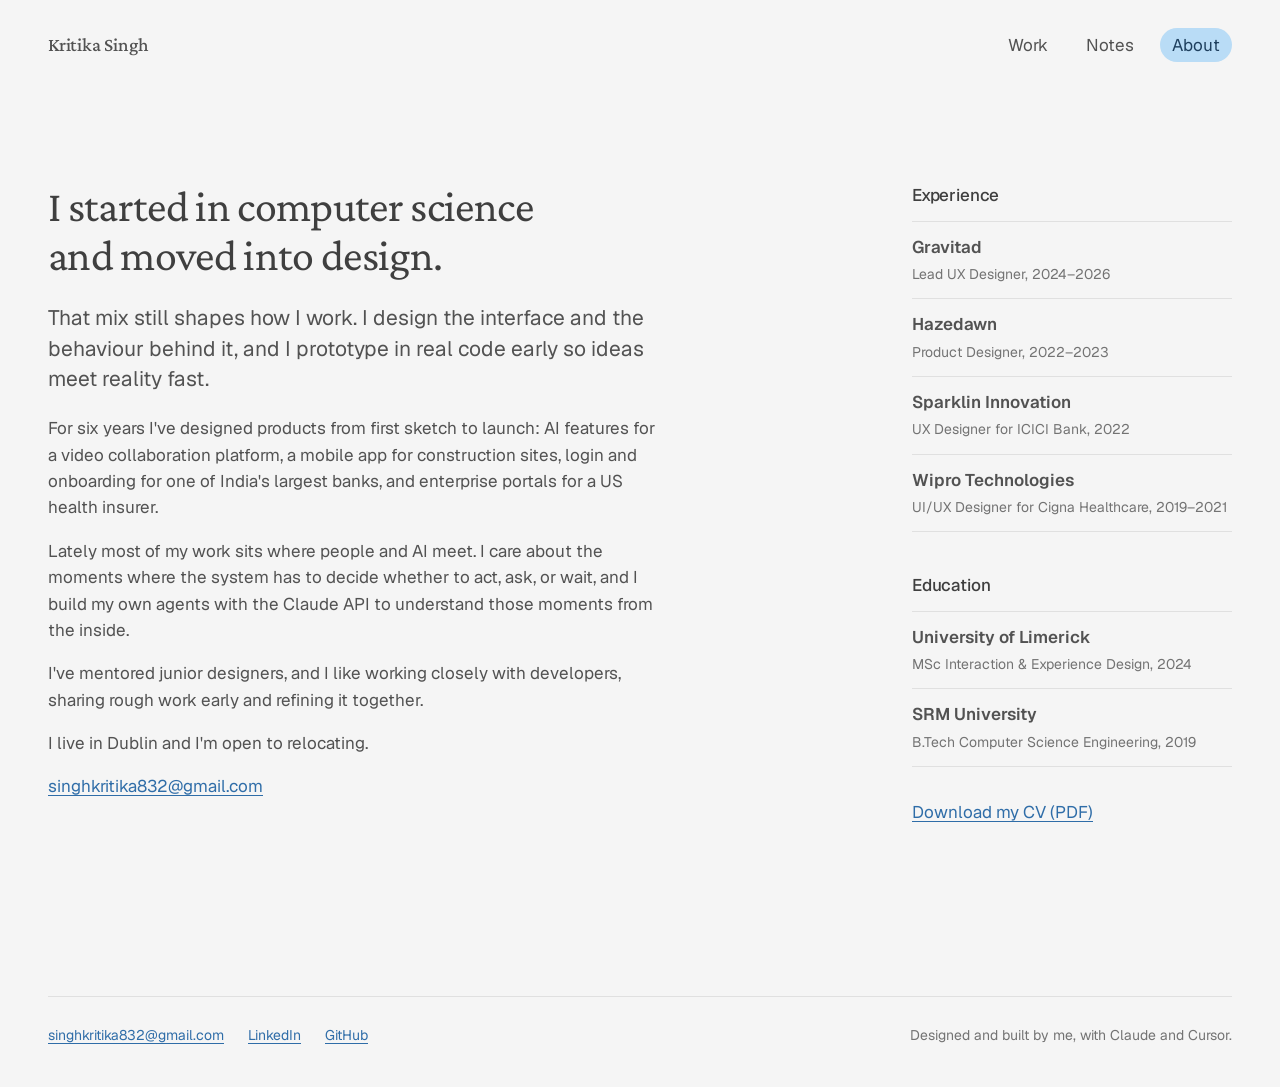
==== commit 9ec1e4c3: "Menu: remove CV link Co-Authored-By: Claude Opus 5.5 <noreply@anthropic.com> Claude-Session: https:/" ====
--- a/site/about.html
+++ b/site/about.html
@@ -18,7 +18,6 @@
         <a href="/">Work</a>
         <a href="notes.html">Notes</a>
         <a href="about.html" aria-current="page">About</a>
-        <a href="kritika-singh-cv.pdf">CV</a>
       </nav>
     </header>
 
--- a/site/styles.css
+++ b/site/styles.css
@@ -513,3 +513,13 @@
 .note-status { margin: 0; font-size: var(--step--1); color: var(--ink); }
 .note-status:empty { display: none; }
 @media (prefers-reduced-motion: reduce) { .sticky { transition: none; } }
+.intro-side { padding-top: clamp(96px, 14vw, 200px); padding-bottom: clamp(64px, 8vw, 112px); }
+
+/* Current page in the menu: a baby blue pill */
+.site-head nav { align-items: center; }
+.site-head nav a { padding: 4px 12px; border-radius: 999px; }
+.site-head nav a[aria-current="page"] { background: var(--baby); color: #1E3F5E; text-decoration: none; }
+.site-head nav a[aria-current="page"]:hover { color: #1E3F5E; }
+.site-head nav { gap: clamp(4px, 1.2vw, 14px); }
+.site-head .name { margin-right: auto; }
+@media (max-width: 420px) { .site-head nav a { padding: 4px 8px; } }
